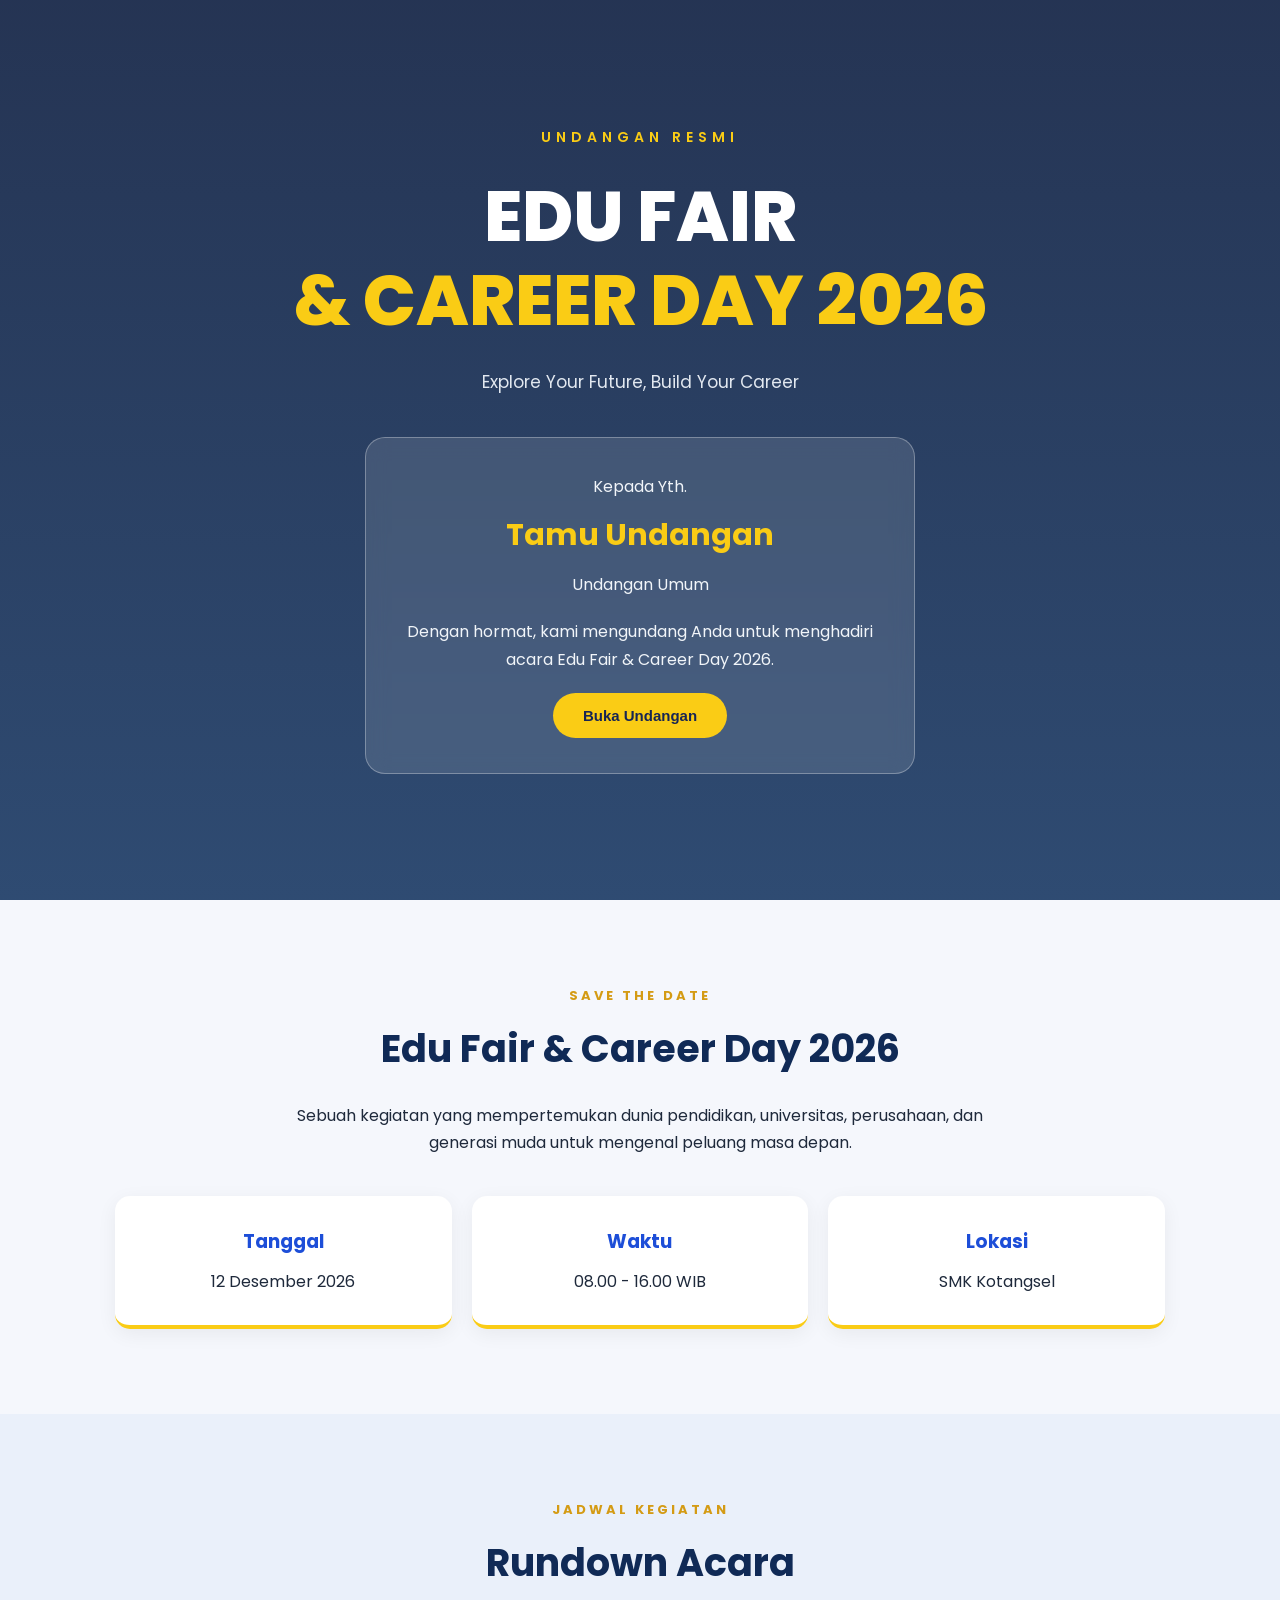
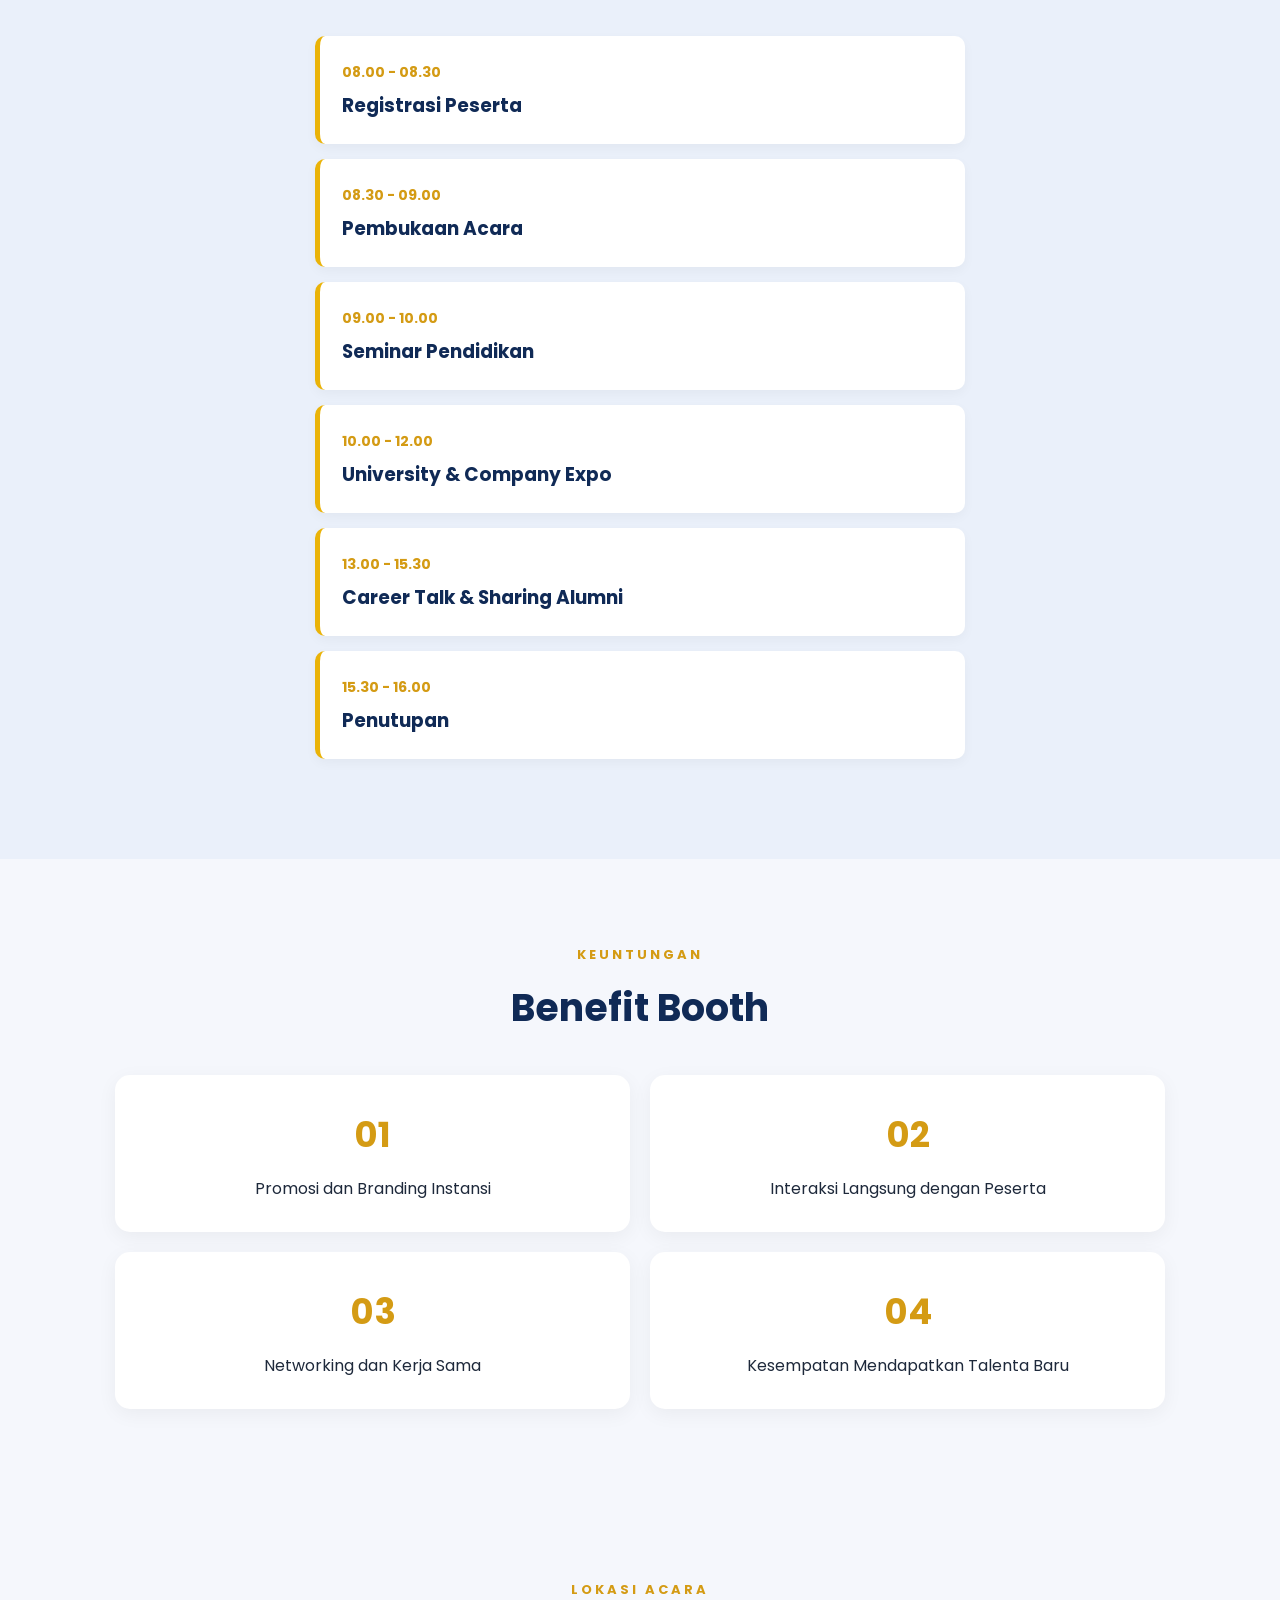
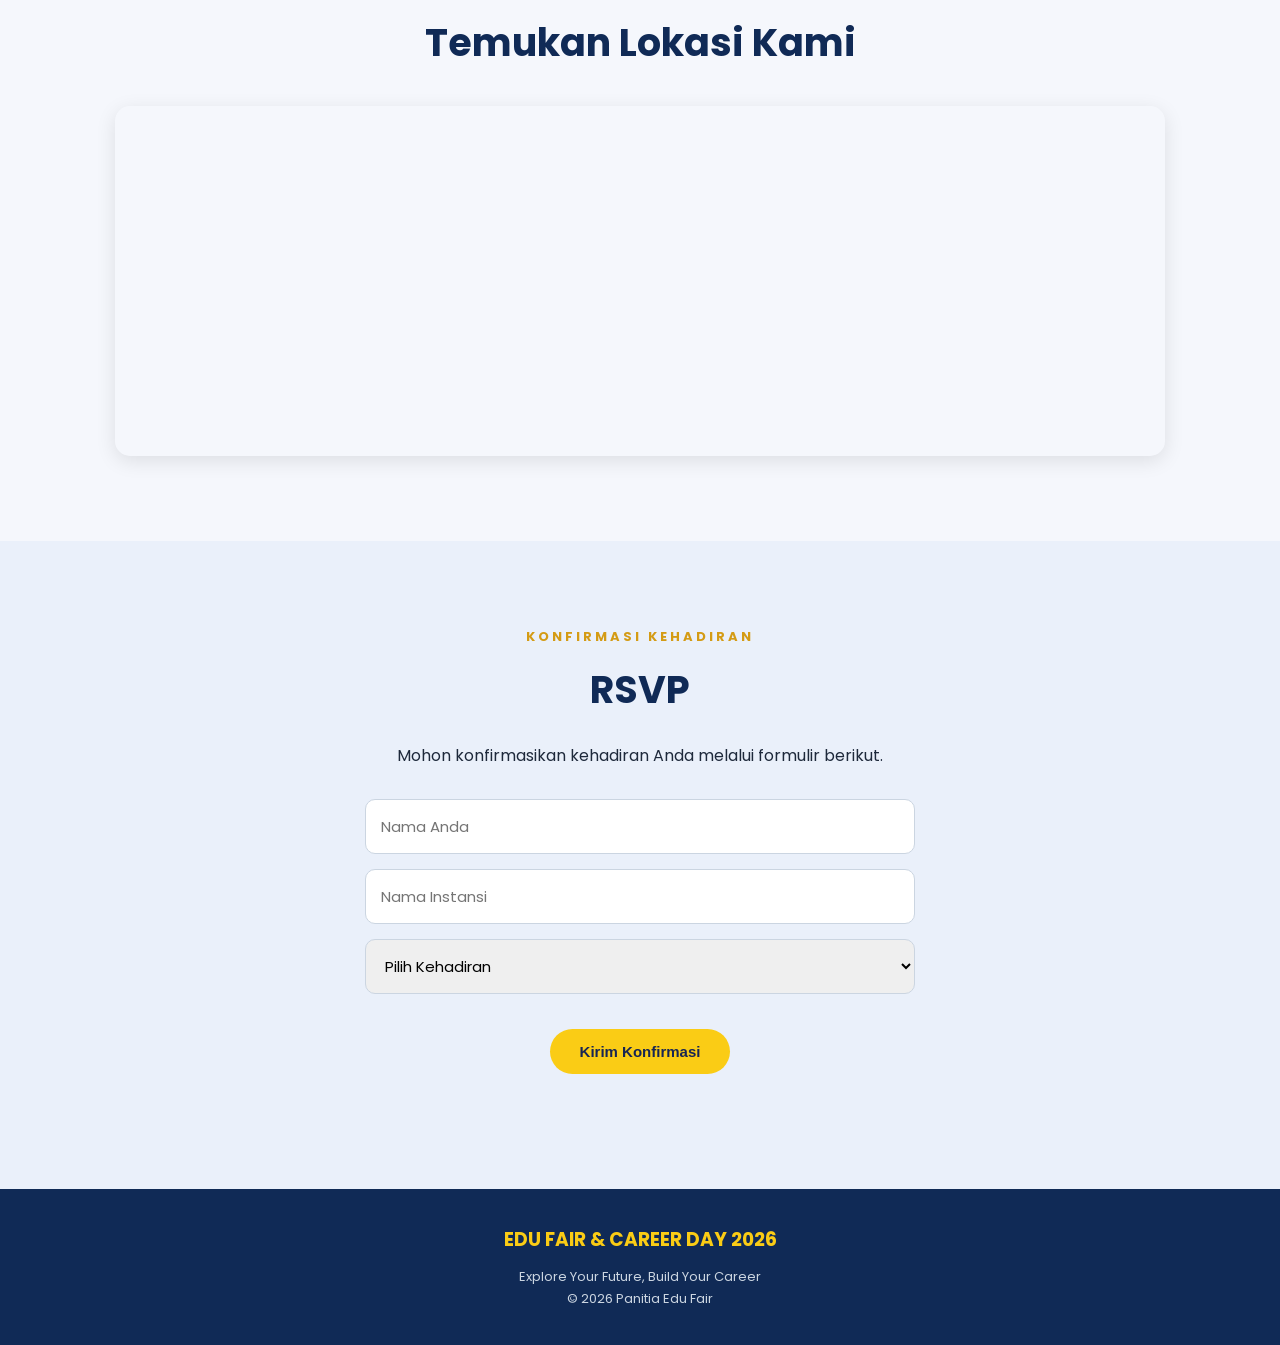
==== index.html @ bc28a9ab "Add files via upload" ====
<!DOCTYPE html>
<html lang="id">

<head>
    <meta charset="UTF-8">
    <meta name="viewport" content="width=device-width, initial-scale=1.0">

    <title>Edu Fair & Career Day 2026</title>

    <!-- CSS -->
    <link rel="stylesheet" href="style.css">

    <!-- Font Google -->
    <link rel="preconnect" href="https://fonts.googleapis.com">
    <link rel="preconnect" href="https://fonts.gstatic.com" crossorigin>
    <link href="https://fonts.googleapis.com/css2?family=Poppins:wght@300;400;500;600;700;800&display=swap" rel="stylesheet">
</head>

<body>

    <!-- COVER UNDANGAN -->
    <header class="hero">

        <div class="hero-content">

            <p class="subtitle">UNDANGAN RESMI</p>

            <h1>
                EDU FAIR
                <span>& CAREER DAY 2026</span>
            </h1>

            <p class="theme">
                Explore Your Future, Build Your Career
            </p>

            <div class="invitation-box">

                <p>Kepada Yth.</p>

                <!-- Nama penerima otomatis -->
                <h2 id="namaTamu">
                    Tamu Undangan
                </h2>

                <p id="kategoriTamu">
                    Kategori Tamu
                </p>

                <p class="invitation-text">
                    Dengan hormat, kami mengundang Anda
                    untuk menghadiri acara Edu Fair &
                    Career Day 2026.
                </p>

                <button onclick="bukaUndangan()">
                    Buka Undangan
                </button>

            </div>

        </div>

    </header>


    <!-- KONTEN UTAMA -->
    <main id="isiUndangan">

        <!-- INFORMASI ACARA -->
        <section class="section">

            <p class="section-label">SAVE THE DATE</p>

            <h2>Edu Fair & Career Day 2026</h2>

            <p>
                Sebuah kegiatan yang mempertemukan
                dunia pendidikan, universitas,
                perusahaan, dan generasi muda
                untuk mengenal peluang masa depan.
            </p>

            <div class="event-info">

                <div class="info-card">
                    <h3>Tanggal</h3>
                    <p>12 Desember 2026</p>
                </div>

                <div class="info-card">
                    <h3>Waktu</h3>
                    <p>08.00 - 16.00 WIB</p>
                </div>

                <div class="info-card">
                    <h3>Lokasi</h3>
                    <p>SMK Kotangsel</p>
                </div>

            </div>

        </section>


        <!-- RUNDOWN -->
        <section class="section rundown">

            <p class="section-label">JADWAL KEGIATAN</p>

            <h2>Rundown Acara</h2>

            <div class="timeline">

                <div class="timeline-item">
                    <span>08.00 - 08.30</span>
                    <h3>Registrasi Peserta</h3>
                </div>

                <div class="timeline-item">
                    <span>08.30 - 09.00</span>
                    <h3>Pembukaan Acara</h3>
                </div>

                <div class="timeline-item">
                    <span>09.00 - 10.00</span>
                    <h3>Seminar Pendidikan</h3>
                </div>

                <div class="timeline-item">
                    <span>10.00 - 12.00</span>
                    <h3>University & Company Expo</h3>
                </div>

                <div class="timeline-item">
                    <span>13.00 - 15.30</span>
                    <h3>Career Talk & Sharing Alumni</h3>
                </div>

                <div class="timeline-item">
                    <span>15.30 - 16.00</span>
                    <h3>Penutupan</h3>
                </div>

            </div>

        </section>


        <!-- BENEFIT BOOTH -->
        <section class="section">

            <p class="section-label">KEUNTUNGAN</p>

            <h2>Benefit Booth</h2>

            <div class="benefit-container">

                <div class="benefit-card">
                    <h3>01</h3>
                    <p>Promosi dan Branding Instansi</p>
                </div>

                <div class="benefit-card">
                    <h3>02</h3>
                    <p>Interaksi Langsung dengan Peserta</p>
                </div>

                <div class="benefit-card">
                    <h3>03</h3>
                    <p>Networking dan Kerja Sama</p>
                </div>

                <div class="benefit-card">
                    <h3>04</h3>
                    <p>Kesempatan Mendapatkan Talenta Baru</p>
                </div>

            </div>

        </section>


        <!-- LOKASI -->
        <section class="section">

            <p class="section-label">LOKASI ACARA</p>

            <h2>Temukan Lokasi Kami</h2>

            <div class="map-container">

                <iframe
                    src="https://www.google.com/maps?q=SMK+Kotangsel&output=embed"
                    width="100%"
                    height="350"
                    style="border:0;"
                    loading="lazy"
                    allowfullscreen>
                </iframe>

            </div>

        </section>


        <!-- RSVP -->
        <section class="section rsvp">

            <p class="section-label">KONFIRMASI KEHADIRAN</p>

            <h2>RSVP</h2>

            <p>
                Mohon konfirmasikan kehadiran Anda
                melalui formulir berikut.
            </p>

            <form id="formRSVP">

                <input
                    type="text"
                    id="namaRSVP"
                    placeholder="Nama Anda"
                    required>

                <input
                    type="text"
                    id="instansiRSVP"
                    placeholder="Nama Instansi"
                    required>

                <select id="kehadiran" required>
                    <option value="">Pilih Kehadiran</option>
                    <option value="Hadir">Hadir</option>
                    <option value="Tidak Hadir">Tidak Hadir</option>
                </select>

                <button type="submit">
                    Kirim Konfirmasi
                </button>

            </form>

            <p id="hasilRSVP"></p>

        </section>

    </main>


    <!-- FOOTER -->
    <footer>
        <h3>EDU FAIR & CAREER DAY 2026</h3>
        <p>Explore Your Future, Build Your Career</p>
        <p>&copy; 2026 Panitia Edu Fair</p>
    </footer>


    <!-- JAVASCRIPT -->
    <script src="script.js"></script>

</body>
</html>
---- style.css ----
/* =========================
   PENGATURAN DASAR
========================= */

* {
    margin: 0;
    padding: 0;
    box-sizing: border-box;
    scroll-behavior: smooth;
}

body {
    font-family: 'Poppins', sans-serif;
    background: #f5f7fc;
    color: #1e293b;
    line-height: 1.7;
}

html {
    scroll-behavior: smooth;
}

/* =========================
   COVER / HERO
========================= */

.hero {
    min-height: 100vh;
    background:
        linear-gradient(
            rgba(8, 25, 60, 0.88),
            rgba(12, 45, 90, 0.85)
        ),
        url("https://images.unsplash.com/photo-1523050854058-8df90110c9f1")
        center/cover no-repeat;

    display: flex;
    align-items: center;
    justify-content: center;
    padding: 30px 20px;
    text-align: center;
    color: white;
}

.hero-content {
    max-width: 850px;
    width: 100%;
}

.subtitle {
    letter-spacing: 5px;
    font-size: 14px;
    color: #facc15;
    font-weight: 600;
}

.hero h1 {
    font-size: clamp(35px, 6vw, 70px);
    line-height: 1.2;
    margin: 25px 0;
    font-weight: 800;
}

.hero h1 span {
    display: block;
    color: #facc15;
}

.theme {
    font-size: 17px;
    margin-bottom: 40px;
    color: #e2e8f0;
}

/* =========================
   KOTAK UNDANGAN
========================= */

.invitation-box {
    background: rgba(255, 255, 255, 0.12);
    border: 1px solid rgba(255, 255, 255, 0.3);
    backdrop-filter: blur(10px);
    padding: 35px;
    border-radius: 20px;
    max-width: 550px;
    margin: auto;
}

.invitation-box h2 {
    font-size: 30px;
    color: #facc15;
    margin: 10px 0;
}

.invitation-box p {
    color: #f1f5f9;
}

.invitation-text {
    margin-top: 20px;
}

/* =========================
   BUTTON
========================= */

button {
    background: #facc15;
    color: #172554;
    border: none;
    padding: 14px 30px;
    border-radius: 30px;
    font-size: 15px;
    font-weight: 700;
    cursor: pointer;
    transition: 0.3s;
    margin-top: 20px;
}

button:hover {
    background: #eab308;
    transform: translateY(-3px);
}

/* =========================
   SECTION
========================= */

.section {
    width: 100%;
    max-width: 1100px;
    padding: 85px 25px;
    margin: auto;
    text-align: center;
}

.section h2 {
    font-size: clamp(27px, 4vw, 38px);
    color: #102a56;
    margin-bottom: 20px;
}

.section > p:not(.section-label) {
    max-width: 750px;
    margin: 0 auto 25px;
}

.section-label {
    color: #d49b14;
    font-size: 13px;
    letter-spacing: 3px;
    font-weight: 700;
    margin-bottom: 10px;
}

/* =========================
   INFORMASI ACARA
========================= */

.event-info {
    display: grid;
    grid-template-columns: repeat(3, 1fr);
    gap: 20px;
    margin-top: 40px;
}

.info-card {
    background: white;
    padding: 30px 15px;
    border-radius: 15px;
    box-shadow: 0 5px 20px rgba(0,0,0,0.06);
    border-bottom: 4px solid #facc15;
}

.info-card h3 {
    color: #1d4ed8;
    margin-bottom: 10px;
}

/* =========================
   RUNDOWN
========================= */

.rundown {
    background: #eaf0fa;
    max-width: 100%;
}

.timeline {
    max-width: 650px;
    margin: 40px auto 0;
    text-align: left;
}

.timeline-item {
    background: white;
    padding: 22px;
    margin-bottom: 15px;
    border-left: 5px solid #eab308;
    border-radius: 10px;
    box-shadow: 0 4px 12px rgba(0,0,0,0.04);
}

.timeline-item span {
    color: #d49b14;
    font-weight: 700;
    font-size: 14px;
}

.timeline-item h3 {
    color: #102a56;
    margin-top: 5px;
}

/* =========================
   BENEFIT BOOTH
========================= */

.benefit-container {
    display: grid;
    grid-template-columns: repeat(2, 1fr);
    gap: 20px;
    margin-top: 35px;
}

.benefit-card {
    background: white;
    padding: 30px;
    border-radius: 15px;
    box-shadow: 0 5px 20px rgba(0,0,0,0.05);
    transition: 0.3s;
}

.benefit-card:hover {
    transform: translateY(-5px);
}

.benefit-card h3 {
    font-size: 35px;
    color: #d49b14;
    margin-bottom: 10px;
}

/* =========================
   GOOGLE MAPS
========================= */

.map-container {
    overflow: hidden;
    border-radius: 15px;
    box-shadow: 0 5px 20px rgba(0,0,0,0.1);
    margin-top: 30px;
}

.map-container iframe {
    display: block;
    width: 100%;
}

/* =========================
   RSVP
========================= */

.rsvp {
    background: #eaf0fa;
    max-width: 100%;
}

#formRSVP {
    max-width: 550px;
    margin: 30px auto;
}

#formRSVP input,
#formRSVP select {
    width: 100%;
    padding: 15px;
    margin-bottom: 15px;
    border: 1px solid #cbd5e1;
    border-radius: 10px;
    font-family: inherit;
    font-size: 15px;
    outline: none;
}

#formRSVP input:focus,
#formRSVP select:focus {
    border-color: #2563eb;
}

#hasilRSVP {
    color: #15803d;
    font-weight: 600;
}

/* =========================
   FOOTER
========================= */

footer {
    background: #102a56;
    color: white;
    text-align: center;
    padding: 35px 15px;
}

footer h3 {
    color: #facc15;
    margin-bottom: 10px;
}

footer p {
    font-size: 13px;
    color: #cbd5e1;
}

/* =========================
   RESPONSIVE TABLET
========================= */

@media screen and (max-width: 768px) {

    .section {
        padding: 65px 20px;
    }

    .event-info {
        grid-template-columns: 1fr;
    }

    .benefit-container {
        grid-template-columns: 1fr;
    }

    .hero h1 {
        font-size: 45px;
    }

}

/* =========================
   RESPONSIVE HP
========================= */

@media screen and (max-width: 480px) {

    .hero {
        padding: 20px 15px;
    }

    .hero h1 {
        font-size: 36px;
    }

    .subtitle {
        font-size: 11px;
        letter-spacing: 3px;
    }

    .theme {
        font-size: 14px;
    }

    .invitation-box {
        padding: 25px 15px;
    }

    .invitation-box h2 {
        font-size: 23px;
        overflow-wrap: anywhere;
    }

    .section {
        padding: 50px 15px;
    }

    .section h2 {
        font-size: 26px;
    }

    .info-card {
        padding: 22px 12px;
    }

    .timeline-item {
        padding: 18px;
    }

    .benefit-card {
        padding: 22px;
    }

    .map-container iframe {
        height: 280px;
    }

    button {
        max-width: 100%;
    }

}
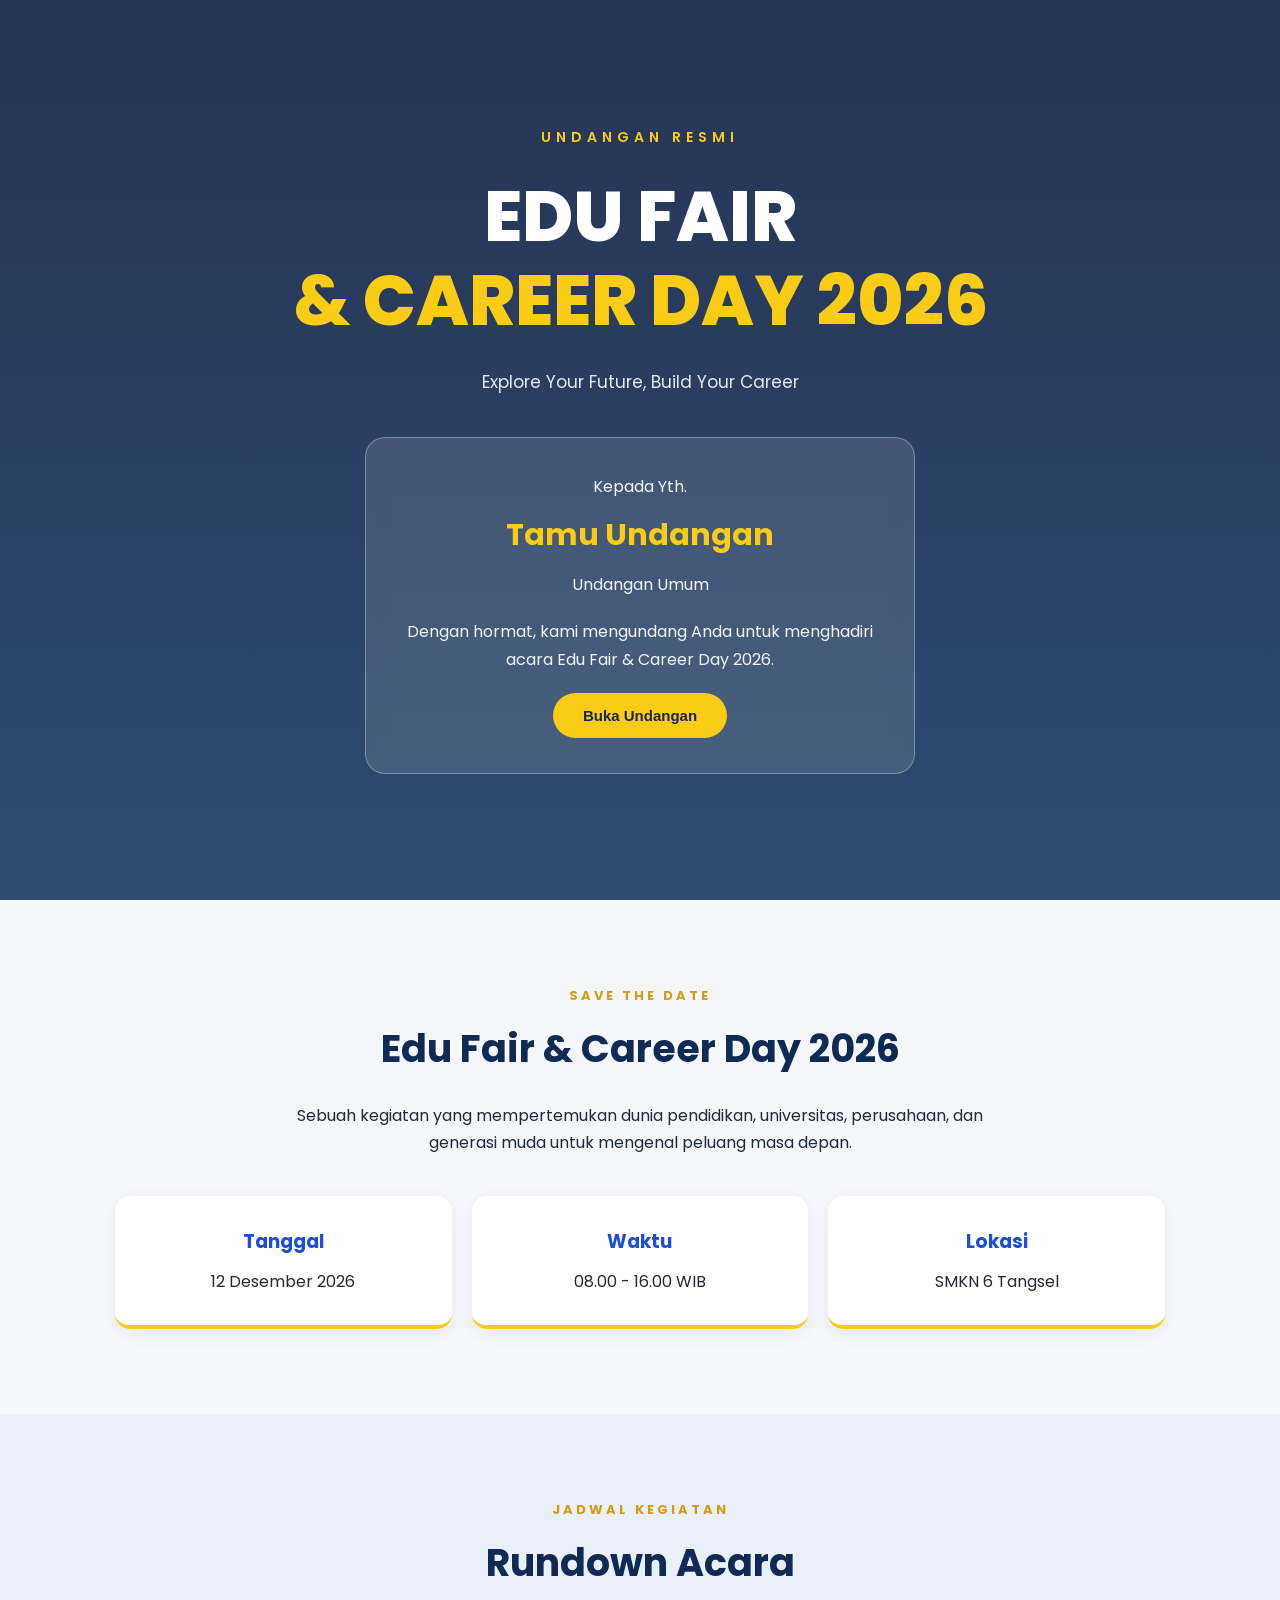
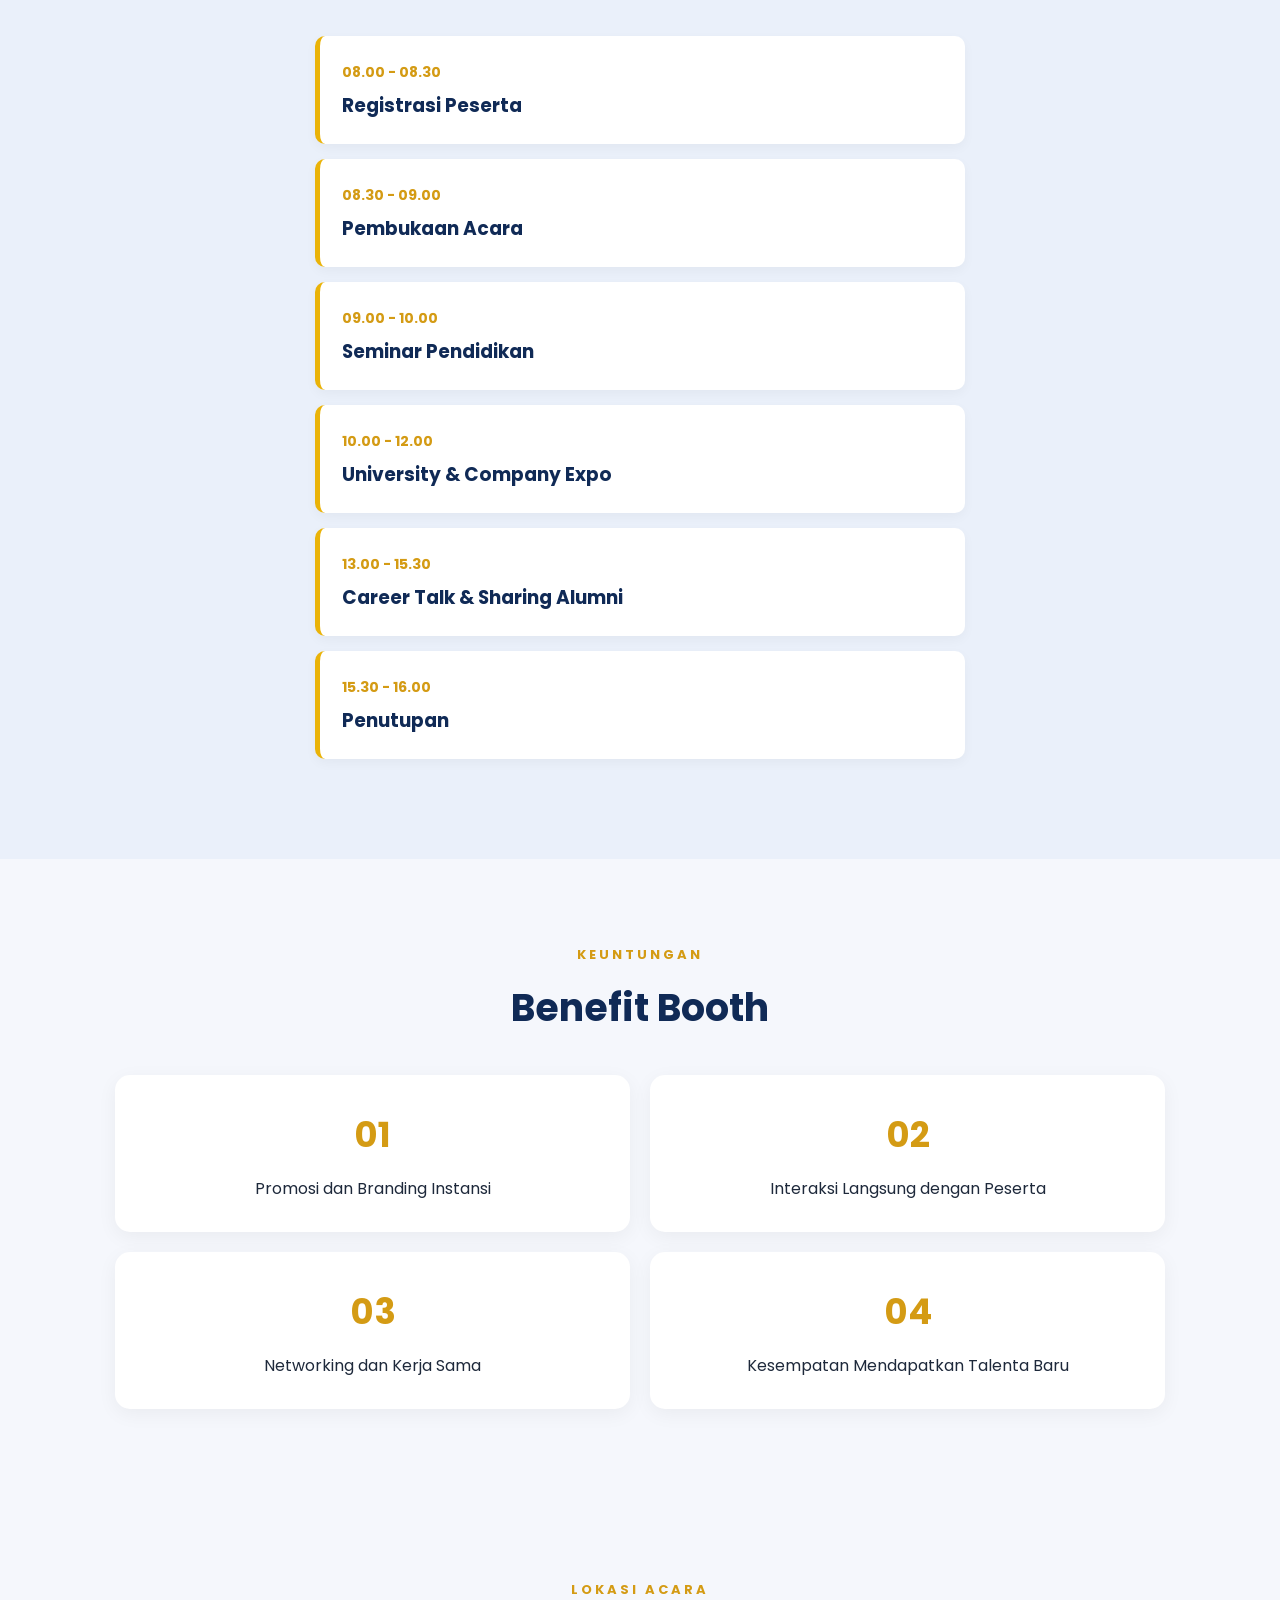
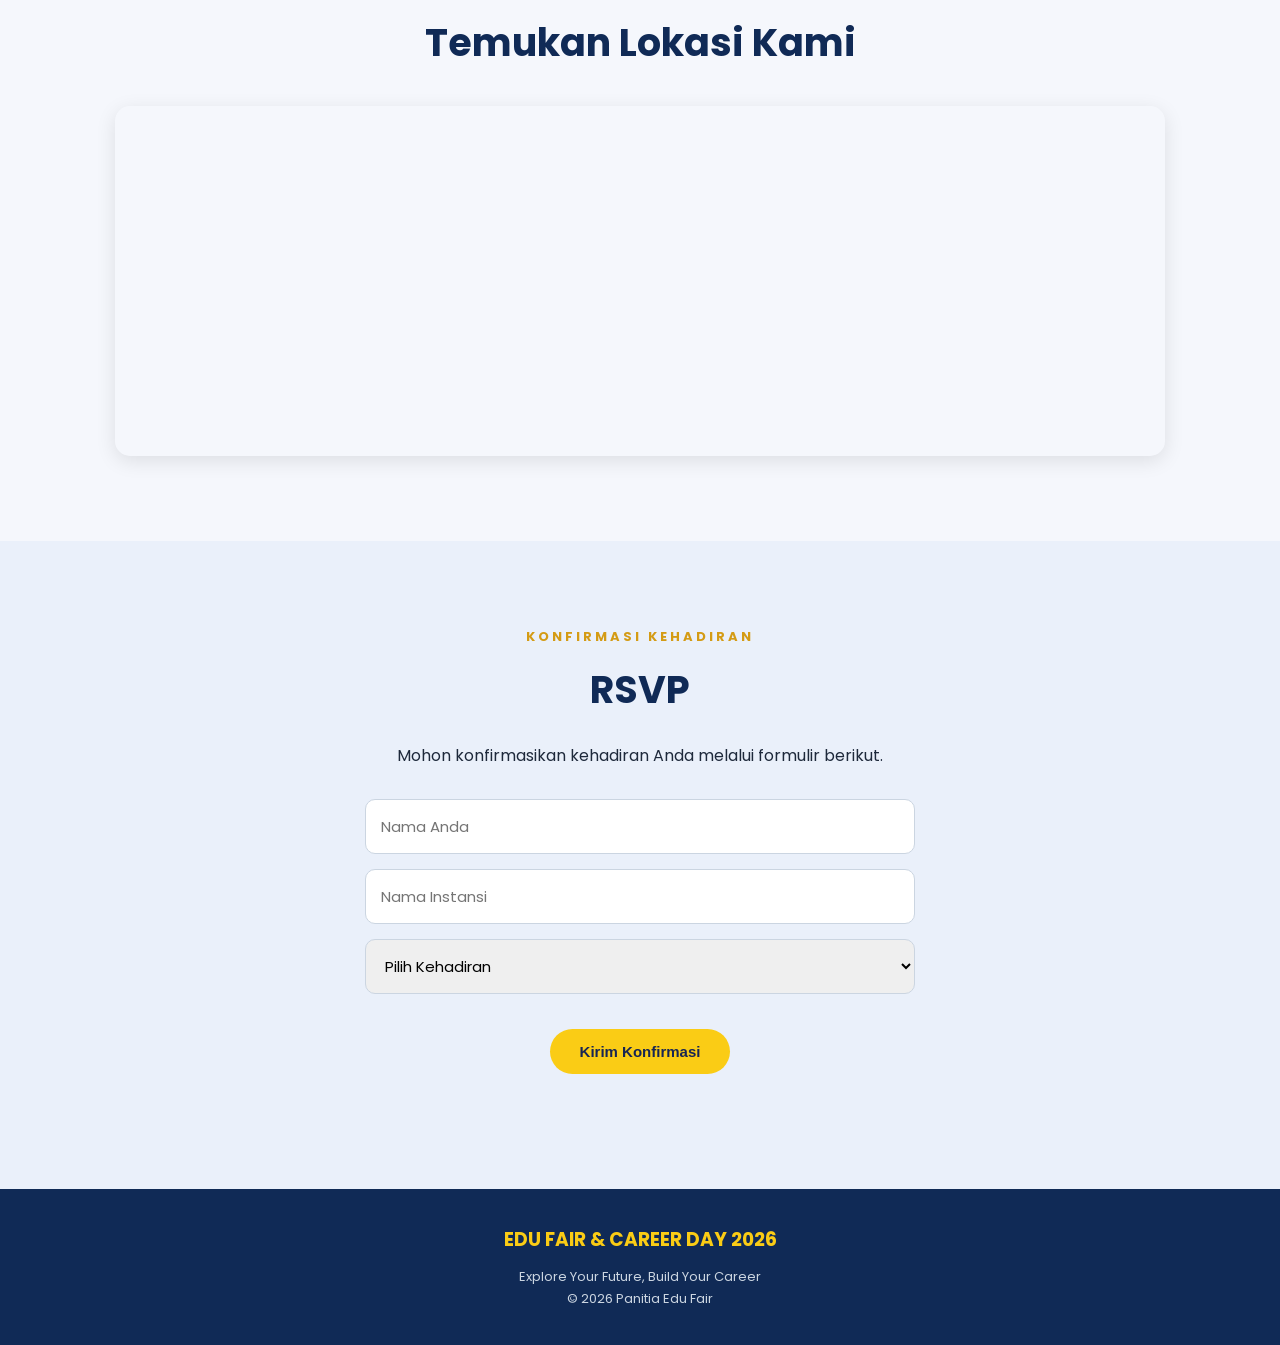
==== commit 0666f578: "Add files via upload" ====
--- a/index.html
+++ b/index.html
@@ -37,16 +37,17 @@
 
             <div class="invitation-box">
 
-                <p>Kepada Yth.</p>
-
-                <!-- Nama penerima otomatis -->
-                <h2 id="namaTamu">
-                    Tamu Undangan
-                </h2>
-
-                <p id="kategoriTamu">
-                    Kategori Tamu
-                </p>
+               
+<div class="guest-card">
+    <p>Kepada Yth.</p>
+
+    <h2 id="namaTamu">Tamu Undangan</h2>
+
+    <p id="instansiTamu"></p>
+
+    <p id="kategoriTamu">Kategori Tamu</p>
+</div>
+
 
                 <p class="invitation-text">
                     Dengan hormat, kami mengundang Anda
@@ -96,7 +97,7 @@
 
                 <div class="info-card">
                     <h3>Lokasi</h3>
-                    <p>SMK Kotangsel</p>
+                    <p>SMKN 6 Tangsel</p>
                 </div>
 
             </div>
@@ -192,7 +193,7 @@
             <div class="map-container">
 
                 <iframe
-                    src="https://www.google.com/maps?q=SMK+Kotangsel&output=embed"
+                    src="https://www.google.com/maps?q=SMKN 6 TANGERANG SELATAN&output=embed"
                     width="100%"
                     height="350"
                     style="border:0;"
